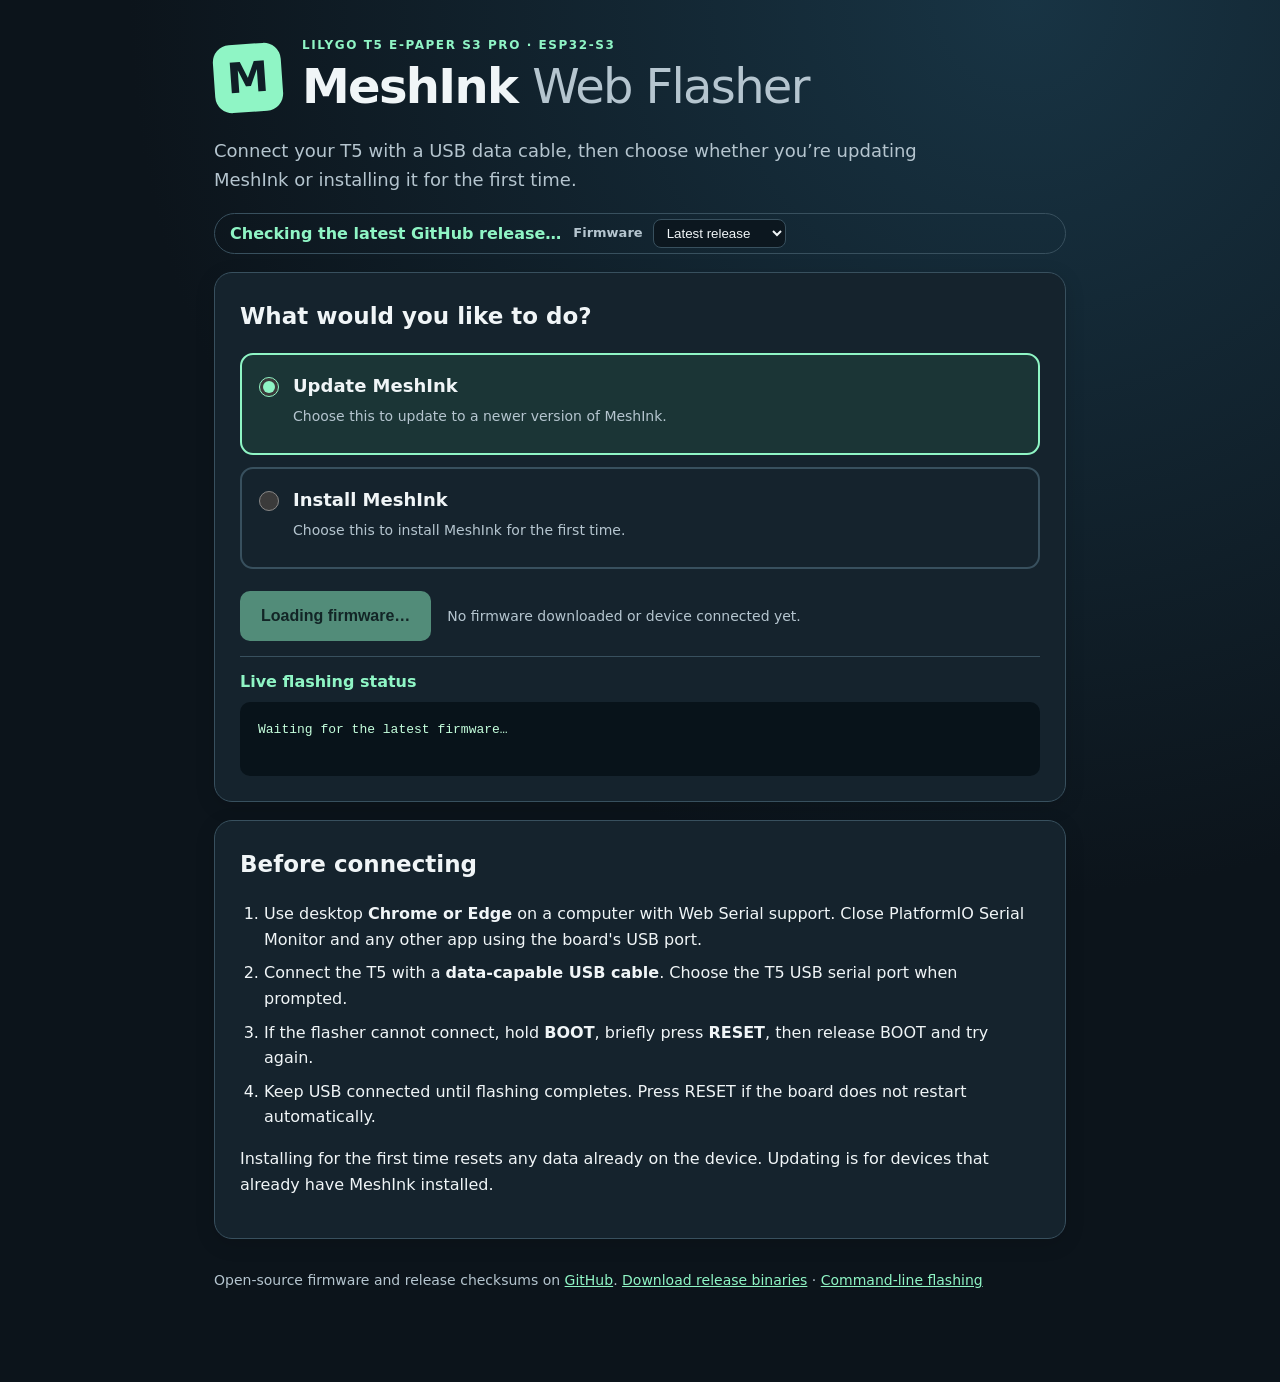
==== web/index.html @ b3ae7b01 "web: streamline custom BIN flash flow" ====
<!doctype html>
<html lang="en">
<head>
  <meta charset="utf-8">
  <meta name="viewport" content="width=device-width, initial-scale=1">
  <meta name="theme-color" content="#101b24">
  <title>MeshInk · Web Flasher</title>
  <link rel="stylesheet" href="./style.css">
  <script type="module" src="./flasher.js"></script>
</head>
<body>
  <main class="shell">
    <header class="brand">
      <div class="brand-icon" aria-hidden="true">M</div>
      <div><p class="eyebrow">LILYGO T5 E-PAPER S3 PRO · ESP32-S3</p><h1>MeshInk <span>Web Flasher</span></h1></div>
    </header>
    <p class="intro">Connect your T5 with a USB data cable, then choose whether you’re updating MeshInk or installing it for the first time.</p>
    <div class="status-line firmware-status">
      <span id="site-status" role="status">Checking the latest GitHub release…</span>
      <label class="source-select-label" for="firmware-source-select">Firmware</label>
      <select id="firmware-source-select" aria-label="Firmware source">
        <option value="release" selected>Latest release</option>
        <option value="custom">Custom BIN file</option>
      </select>
      <input id="custom-file" class="visually-hidden-file" type="file" accept=".bin,application/octet-stream" tabindex="-1" aria-hidden="true">
    </div>
    <section class="panel" aria-labelledby="flash-heading">
      <h2 id="flash-heading">What would you like to do?</h2>
      <div class="choices" role="radiogroup" aria-label="Flashing mode">
        <label class="option" id="update-choice">
          <input type="radio" name="mode" value="update" checked>
          <span><strong>Update MeshInk</strong><small>Choose this to update to a newer version of MeshInk.</small></span>
        </label>
        <label class="option" id="wipe-choice">
          <input type="radio" name="mode" value="wipe">
          <span><strong>Install MeshInk</strong><small>Choose this to install MeshInk for the first time.</small></span>
        </label>
      </div>
      <div class="actions">
        <button id="flash-button" type="button" disabled>Loading firmware…</button>
        <button id="restart-button" type="button" hidden disabled>Restart device</button>
        <span id="flash-detail">No firmware downloaded or device connected yet.</span>
      </div>
      <progress id="progress" max="100" value="0" hidden aria-label="Flashing progress"></progress>
      <p id="progress-label" aria-live="polite"></p>
      <div class="live-status" aria-labelledby="log-heading">
        <h3 id="log-heading">Live flashing status</h3>
        <pre id="log" role="log" aria-live="polite">Waiting for the latest firmware…</pre>
      </div>
    </section>
    <section class="panel" aria-labelledby="prepare-heading">
      <h2 id="prepare-heading">Before connecting</h2>
      <ol>
        <li>Use desktop <strong>Chrome or Edge</strong> on a computer with Web Serial support. Close PlatformIO Serial Monitor and any other app using the board's USB port.</li>
        <li>Connect the T5 with a <strong>data-capable USB cable</strong>. Choose the T5 USB serial port when prompted.</li>
        <li>If the flasher cannot connect, hold <strong>BOOT</strong>, briefly press <strong>RESET</strong>, then release BOOT and try again.</li>
        <li>Keep USB connected until flashing completes. Press RESET if the board does not restart automatically.</li>
      </ol>
      <p>Installing for the first time resets any data already on the device. Updating is for devices that already have MeshInk installed.</p>
    </section>
    <footer>Open-source firmware and release checksums on <a href="https://github.com/samo-nz/mesh-ink" target="_blank" rel="noopener noreferrer">GitHub</a>. <a href="https://github.com/samo-nz/mesh-ink/releases/latest" target="_blank" rel="noopener noreferrer">Download release binaries</a> · <a href="https://github.com/samo-nz/mesh-ink#installing" target="_blank" rel="noopener noreferrer">Command-line flashing</a></footer>
  </main>
</body>
</html>
---- web/style.css ----
:root{color-scheme:dark;--bg:#0c141b;--panel:#15232d;--line:#38505e;--ink:#f0f5f7;--muted:#b5c5cf;--accent:#8ff5c5;--warn:#ffbd91;--focus:#aad9ff}*{box-sizing:border-box}body{margin:0;background:radial-gradient(circle at 80% 0,#183444 0,var(--bg) 52%);color:var(--ink);font:16px/1.6 system-ui,-apple-system,BlinkMacSystemFont,"Segoe UI",sans-serif}.shell{max-width:900px;margin:auto;padding:36px 24px 60px}.brand{display:flex;align-items:center;gap:20px}.brand-icon{display:grid;place-items:center;width:68px;height:68px;flex:none;border-radius:17px;color:#101e27;background:var(--accent);font-size:42px;font-weight:900;transform:rotate(-4deg)}h1{font-size:clamp(30px,5vw,48px);letter-spacing:-.035em;line-height:1.13;margin:4px 0 6px}h1 span{font-weight:400;color:var(--muted)}.eyebrow{margin:0;color:var(--accent);letter-spacing:.13em;font-size:12px;font-weight:800}.intro{font-size:18px;color:var(--muted);max-width:760px}.status-line{display:inline-block;border:1px solid var(--line);border-radius:50px;padding:5px 15px;color:var(--accent);font-weight:650;margin-bottom:12px}.panel{background:var(--panel);border:1px solid var(--line);border-radius:18px;padding:25px;margin:18px 0;box-shadow:0 5px 20px #0002}h2{margin:0 0 18px;font-size:23px}.choices{display:grid;gap:12px}.option{display:flex;gap:14px;align-items:flex-start;border:2px solid var(--line);border-radius:13px;padding:17px;cursor:pointer;min-height:102px}.option:has(input:checked){border-color:var(--accent);background:#1b3536}.option.destructive:has(input:checked){border-color:var(--warn);background:#3a2b26}.option input{accent-color:var(--accent);width:20px;height:20px;margin:5px 0 0;flex:none}.option span{display:block}.option strong{font-size:18px}.option small{display:block;font-size:14px;color:var(--muted);margin-top:5px;line-height:1.55}code{border-radius:4px;background:#0005;padding:1px 5px;color:#d9e8ef}.wipe-confirm{margin:14px 0;padding:15px 18px;border:1px solid var(--warn);border-radius:11px}.wipe-confirm[hidden],progress[hidden]{display:none}.wipe-confirm input{font:inherit;letter-spacing:.1em;background:#071017;color:var(--ink);border:1px solid var(--line);border-radius:8px;padding:8px;margin-left:8px;width:125px}.warning{color:var(--warn);margin:8px 0 0}.actions{display:flex;gap:16px;align-items:center;margin-top:22px;flex-wrap:wrap}button{appearance:none;border:none;border-radius:10px;background:var(--accent);color:#112820;padding:13px 21px;font:700 16px/1.2 inherit;cursor:pointer;min-height:50px;font-weight:800;font-size:16px}button:hover:not(:disabled){filter:brightness(1.08)}button:disabled{opacity:.5;cursor:not-allowed}button.wipe{background:var(--warn);color:#382011}#flash-detail{font-size:14px;color:var(--muted)}progress{margin-top:18px;width:100%;height:16px;accent-color:var(--accent)}#progress-label{margin:5px 0;color:var(--muted)}ol{padding-left:24px}li{margin:8px 0}a{color:var(--accent)}pre{margin:0;white-space:pre-wrap;overflow-wrap:anywhere;border-radius:10px;background:#08131a;color:#c5ffdd;font:13px/1.55 ui-monospace,Consolas,monospace;padding:18px;max-height:265px;overflow:auto}footer{font-size:14px;color:var(--muted);margin:30px 0}button:focus-visible,input:focus-visible,a:focus-visible{outline:3px solid var(--focus);outline-offset:3px}@media(max-width:560px){.shell{padding:20px 14px 44px}.panel{padding:18px}.brand{gap:12px}.brand-icon{width:54px;height:54px;font-size:34px}.wipe-confirm input{display:block;margin:8px 0}}
/* Keep live activity visible beside the flash action instead of below setup instructions. */
.live-status{margin-top:15px;border-top:1px solid var(--line);padding-top:12px}
.live-status h3{font-size:16px;margin:0 0 8px;color:var(--accent)}
.live-status pre{max-height:185px;min-height:74px}
button[hidden]{display:none}
#restart-button{background:transparent;color:var(--accent);border:1px solid var(--accent)}

.firmware-status{display:flex;align-items:center;gap:10px;flex-wrap:wrap}
.source-select-label{color:var(--muted);font-size:13px;font-weight:700;margin-left:2px}
#firmware-source-select{appearance:auto;background:#0c171f;color:var(--ink);border:1px solid var(--line);border-radius:8px;padding:5px 9px;font:650 13px/1.2 inherit;cursor:pointer}
#firmware-source-select:focus-visible{outline:3px solid var(--focus);outline-offset:2px}
.visually-hidden-file{position:fixed;left:-9999px;width:1px;height:1px;opacity:0;pointer-events:none}
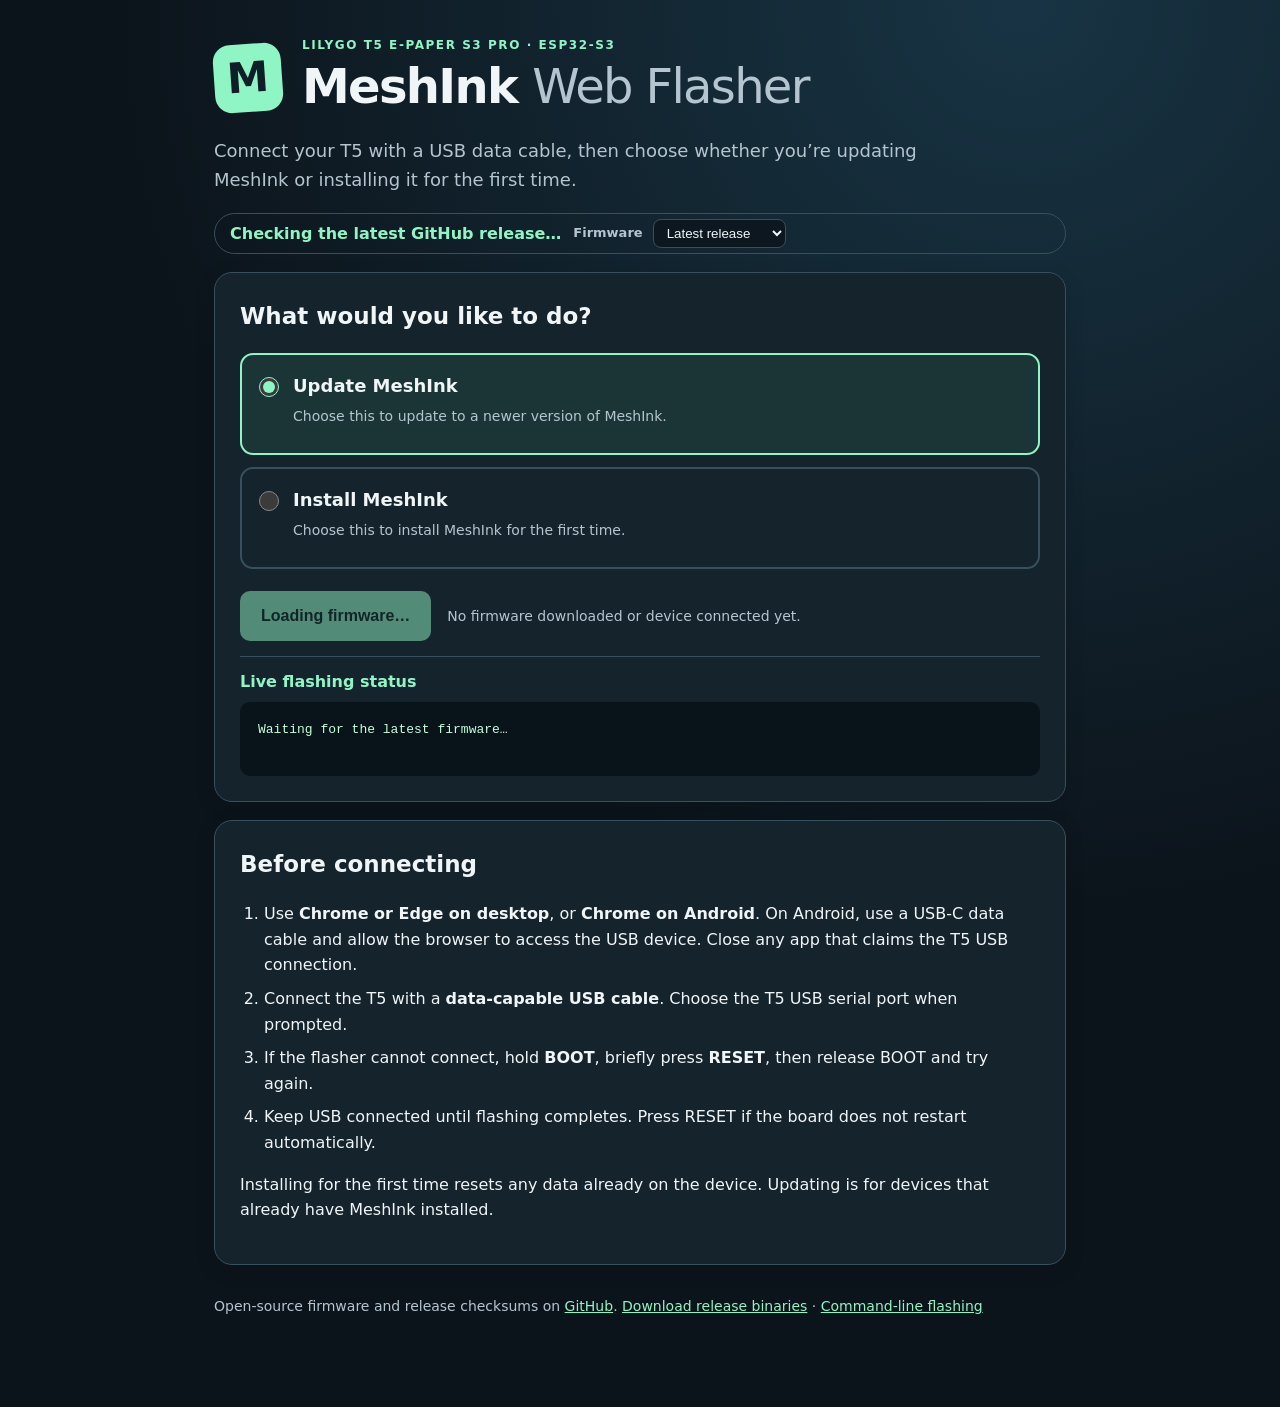
==== commit 09807fef: "web: add Android WebUSB serial fallback" ====
--- a/web/index.html
+++ b/web/index.html
@@ -22,7 +22,7 @@
         <option value="release" selected>Latest release</option>
         <option value="custom">Custom BIN file</option>
       </select>
-      <input id="custom-file" class="visually-hidden-file" type="file" accept=".bin,application/octet-stream" tabindex="-1" aria-hidden="true">
+      <input id="custom-file" class="hidden-file-input" type="file" accept=".bin,application/octet-stream" tabindex="-1" aria-hidden="true">
     </div>
     <section class="panel" aria-labelledby="flash-heading">
       <h2 id="flash-heading">What would you like to do?</h2>
@@ -51,7 +51,7 @@
     <section class="panel" aria-labelledby="prepare-heading">
       <h2 id="prepare-heading">Before connecting</h2>
       <ol>
-        <li>Use desktop <strong>Chrome or Edge</strong> on a computer with Web Serial support. Close PlatformIO Serial Monitor and any other app using the board's USB port.</li>
+        <li>Use <strong>Chrome or Edge on desktop</strong>, or <strong>Chrome on Android</strong>. On Android, use a USB-C data cable and allow the browser to access the USB device. Close any app that claims the T5 USB connection.</li>
         <li>Connect the T5 with a <strong>data-capable USB cable</strong>. Choose the T5 USB serial port when prompted.</li>
         <li>If the flasher cannot connect, hold <strong>BOOT</strong>, briefly press <strong>RESET</strong>, then release BOOT and try again.</li>
         <li>Keep USB connected until flashing completes. Press RESET if the board does not restart automatically.</li>
--- a/web/style.css
+++ b/web/style.css
@@ -10,4 +10,4 @@
 .source-select-label{color:var(--muted);font-size:13px;font-weight:700;margin-left:2px}
 #firmware-source-select{appearance:auto;background:#0c171f;color:var(--ink);border:1px solid var(--line);border-radius:8px;padding:5px 9px;font:650 13px/1.2 inherit;cursor:pointer}
 #firmware-source-select:focus-visible{outline:3px solid var(--focus);outline-offset:2px}
-.visually-hidden-file{position:fixed;left:-9999px;width:1px;height:1px;opacity:0;pointer-events:none}
+.hidden-file-input{position:fixed;left:-10000px;top:auto;width:1px;height:1px;opacity:0;pointer-events:none}
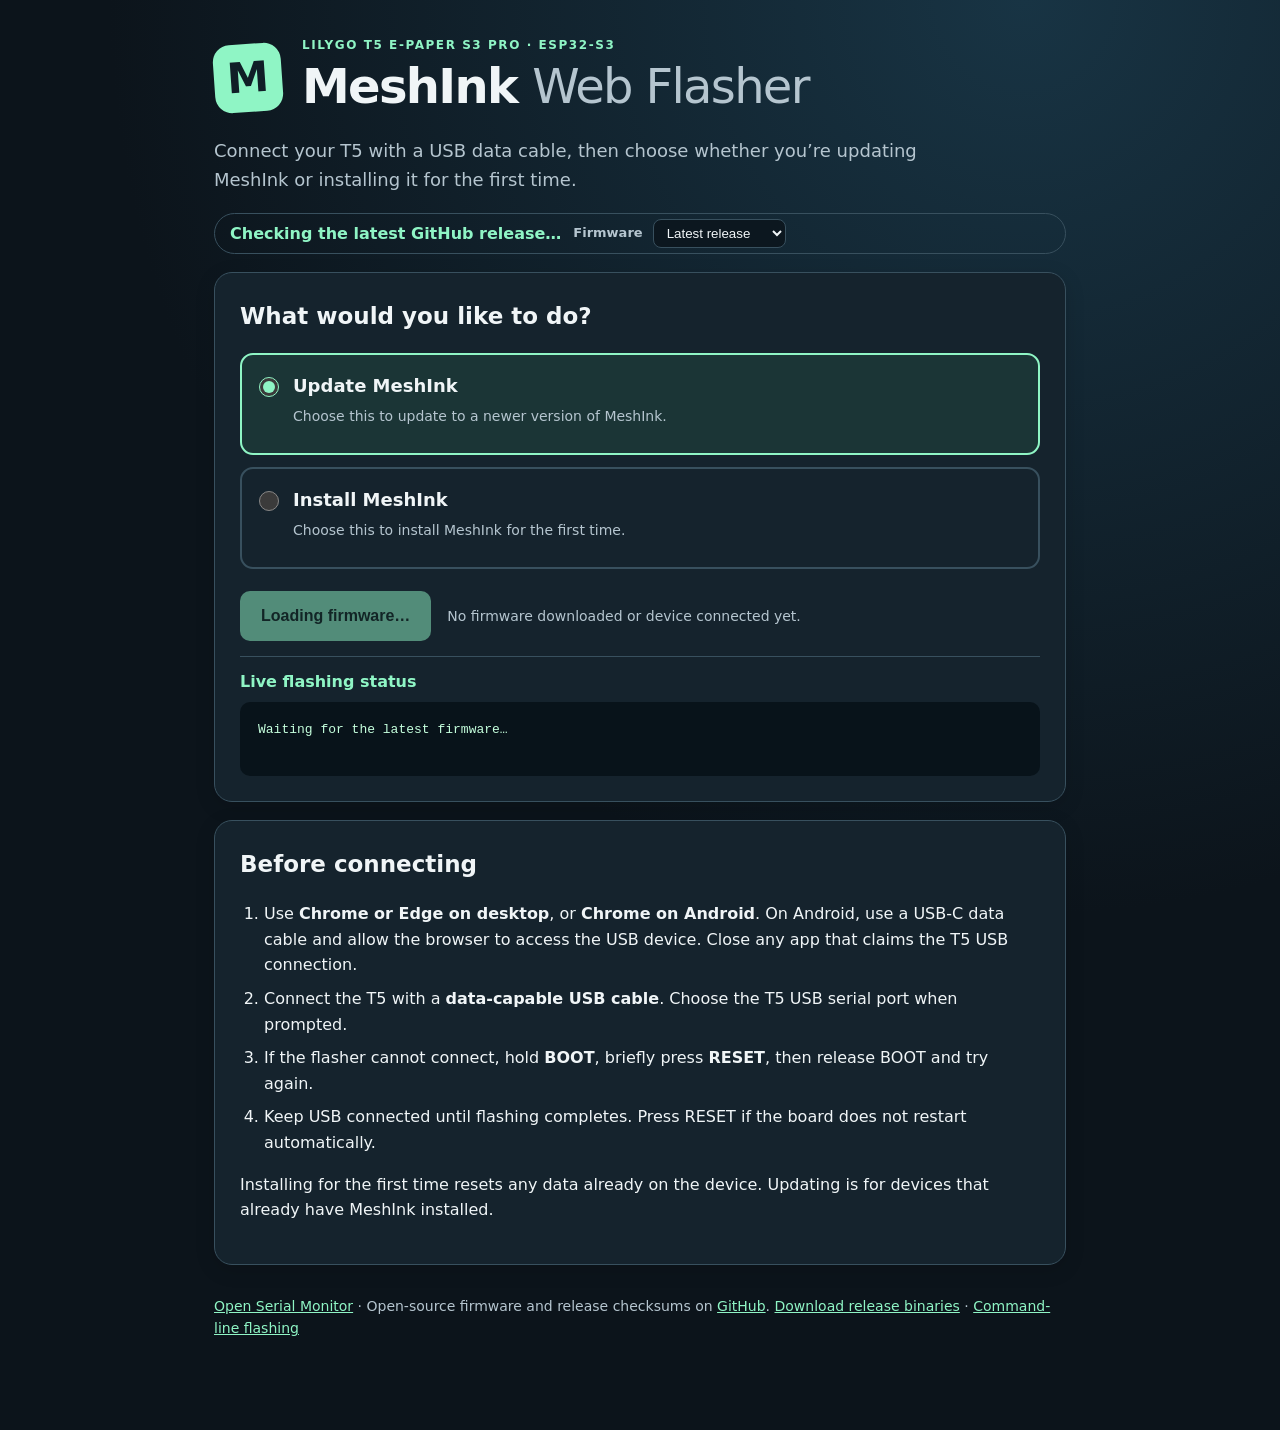
==== commit c500fd68: "web: link serial monitor from flasher" ====
--- a/web/index.html
+++ b/web/index.html
@@ -58,7 +58,7 @@
       </ol>
       <p>Installing for the first time resets any data already on the device. Updating is for devices that already have MeshInk installed.</p>
     </section>
-    <footer>Open-source firmware and release checksums on <a href="https://github.com/samo-nz/mesh-ink" target="_blank" rel="noopener noreferrer">GitHub</a>. <a href="https://github.com/samo-nz/mesh-ink/releases/latest" target="_blank" rel="noopener noreferrer">Download release binaries</a> · <a href="https://github.com/samo-nz/mesh-ink#installing" target="_blank" rel="noopener noreferrer">Command-line flashing</a></footer>
+    <footer><a href="./serial.html">Open Serial Monitor</a> · Open-source firmware and release checksums on <a href="https://github.com/samo-nz/mesh-ink" target="_blank" rel="noopener noreferrer">GitHub</a>. <a href="https://github.com/samo-nz/mesh-ink/releases/latest" target="_blank" rel="noopener noreferrer">Download release binaries</a> · <a href="https://github.com/samo-nz/mesh-ink#installing" target="_blank" rel="noopener noreferrer">Command-line flashing</a></footer>
   </main>
 </body>
 </html>
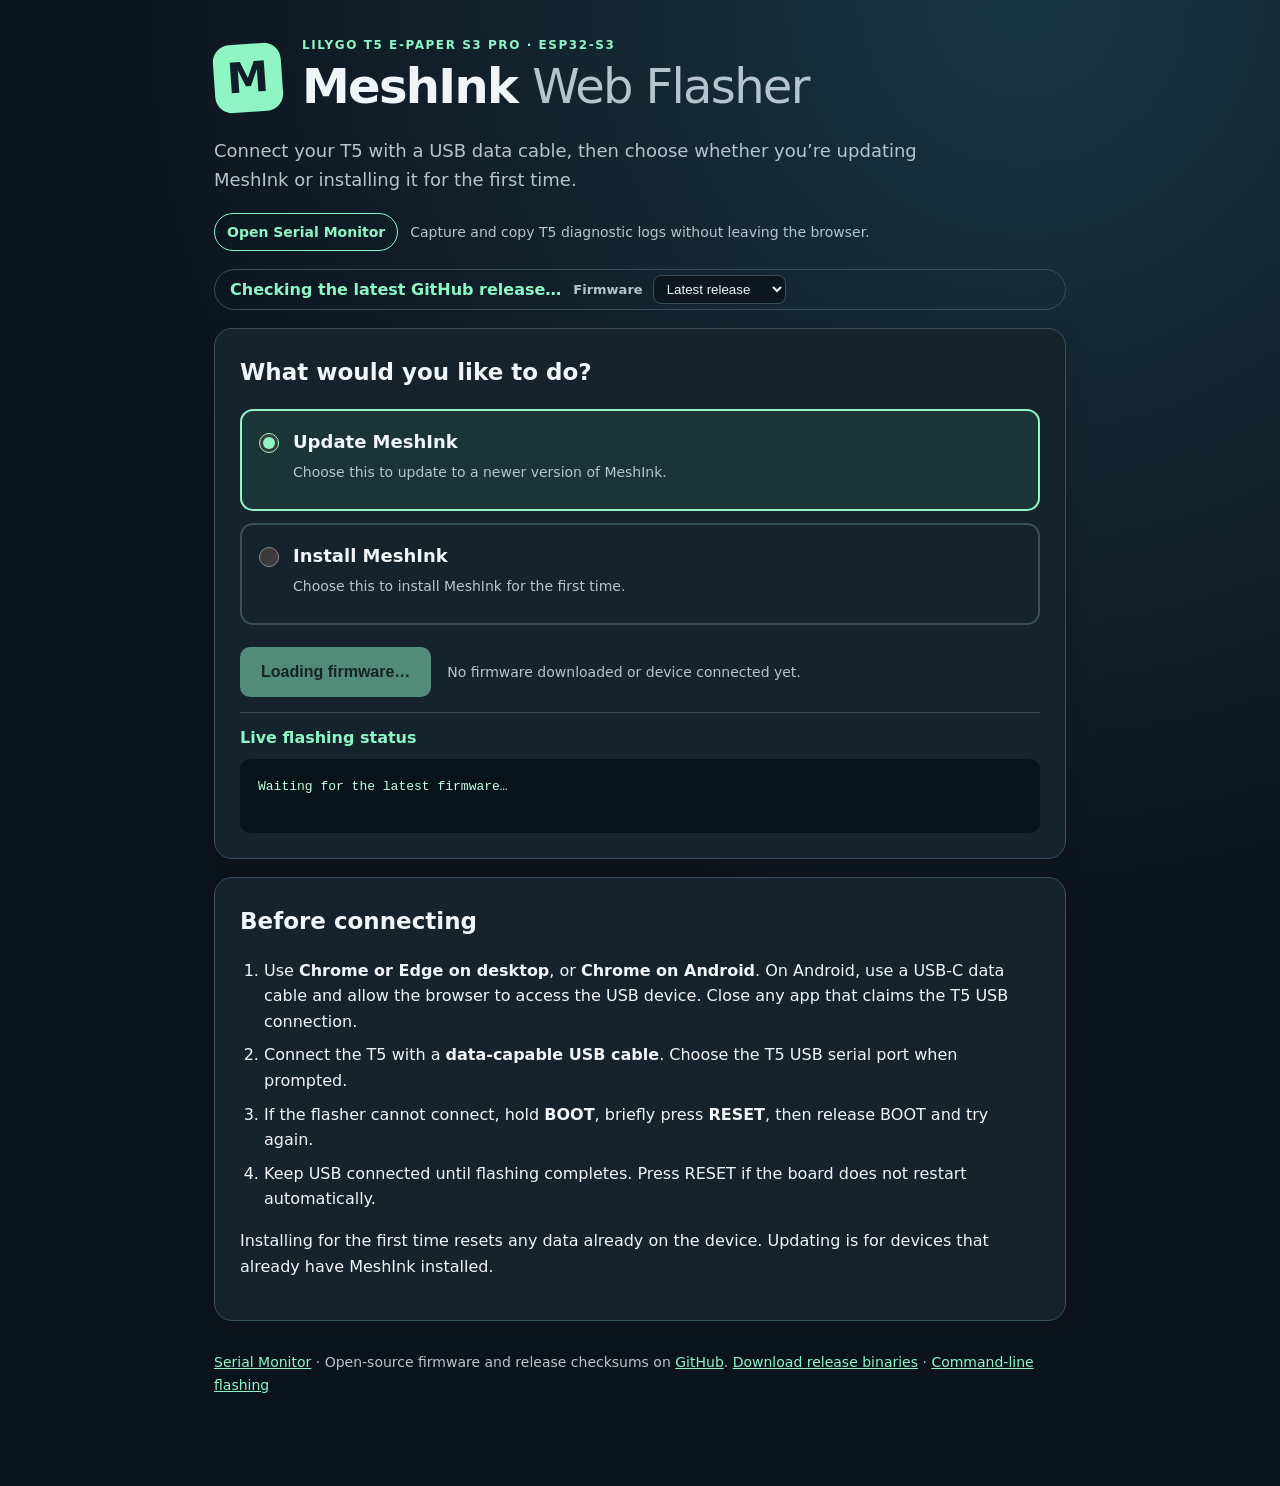
==== commit 7210de6d: "web: add reconnectable serial monitor" ====
--- a/web/index.html
+++ b/web/index.html
@@ -15,6 +15,7 @@
       <div><p class="eyebrow">LILYGO T5 E-PAPER S3 PRO · ESP32-S3</p><h1>MeshInk <span>Web Flasher</span></h1></div>
     </header>
     <p class="intro">Connect your T5 with a USB data cable, then choose whether you’re updating MeshInk or installing it for the first time.</p>
+    <p class="tool-links"><a class="tool-link" href="./serial.html">Open Serial Monitor</a> <span>Capture and copy T5 diagnostic logs without leaving the browser.</span></p>
     <div class="status-line firmware-status">
       <span id="site-status" role="status">Checking the latest GitHub release…</span>
       <label class="source-select-label" for="firmware-source-select">Firmware</label>
@@ -58,7 +59,7 @@
       </ol>
       <p>Installing for the first time resets any data already on the device. Updating is for devices that already have MeshInk installed.</p>
     </section>
-    <footer><a href="./serial.html">Open Serial Monitor</a> · Open-source firmware and release checksums on <a href="https://github.com/samo-nz/mesh-ink" target="_blank" rel="noopener noreferrer">GitHub</a>. <a href="https://github.com/samo-nz/mesh-ink/releases/latest" target="_blank" rel="noopener noreferrer">Download release binaries</a> · <a href="https://github.com/samo-nz/mesh-ink#installing" target="_blank" rel="noopener noreferrer">Command-line flashing</a></footer>
+    <footer><a href="./serial.html">Serial Monitor</a> · Open-source firmware and release checksums on <a href="https://github.com/samo-nz/mesh-ink" target="_blank" rel="noopener noreferrer">GitHub</a>. <a href="https://github.com/samo-nz/mesh-ink/releases/latest" target="_blank" rel="noopener noreferrer">Download release binaries</a> · <a href="https://github.com/samo-nz/mesh-ink#installing" target="_blank" rel="noopener noreferrer">Command-line flashing</a></footer>
   </main>
 </body>
 </html>
--- a/web/style.css
+++ b/web/style.css
@@ -11,3 +11,20 @@
 #firmware-source-select{appearance:auto;background:#0c171f;color:var(--ink);border:1px solid var(--line);border-radius:8px;padding:5px 9px;font:650 13px/1.2 inherit;cursor:pointer}
 #firmware-source-select:focus-visible{outline:3px solid var(--focus);outline-offset:2px}
 .hidden-file-input{position:fixed;left:-10000px;top:auto;width:1px;height:1px;opacity:0;pointer-events:none}
+
+
+/* Web flasher -> standalone serial monitor */
+.tool-links{display:flex;align-items:center;gap:12px;flex-wrap:wrap;margin:12px 0 18px;color:var(--muted);font-size:14px}
+.tool-link{display:inline-flex;align-items:center;border:1px solid var(--accent);border-radius:999px;padding:7px 12px;text-decoration:none;font-weight:800}
+.serial-toolbar,.serial-log-actions{display:flex;align-items:center;gap:10px;flex-wrap:wrap}
+.serial-toolbar label{color:var(--muted);font-weight:700}
+.serial-toolbar select{appearance:auto;background:#0c171f;color:var(--ink);border:1px solid var(--line);border-radius:8px;padding:9px 11px;font:650 14px/1.2 inherit}
+.secondary-button{background:transparent;color:var(--accent);border:1px solid var(--accent)}
+.serial-status{min-height:1.6em;margin:14px 0;color:var(--muted);font-weight:650}
+.serial-status[data-kind="ok"]{color:var(--accent)}
+.serial-status[data-kind="warn"],.serial-status[data-kind="error"]{color:var(--warn)}
+.serial-log-actions{margin:12px 0}
+.serial-autoscroll{display:inline-flex;align-items:center;gap:7px;color:var(--muted);font-size:14px}
+.serial-autoscroll input{width:18px;height:18px;accent-color:var(--accent)}
+.serial-monitor-log{min-height:360px;max-height:62vh;white-space:pre-wrap;overflow-wrap:anywhere}
+@media(max-width:560px){.serial-toolbar button,.serial-log-actions button{flex:1 1 42%}.serial-monitor-log{min-height:320px;max-height:56vh}}
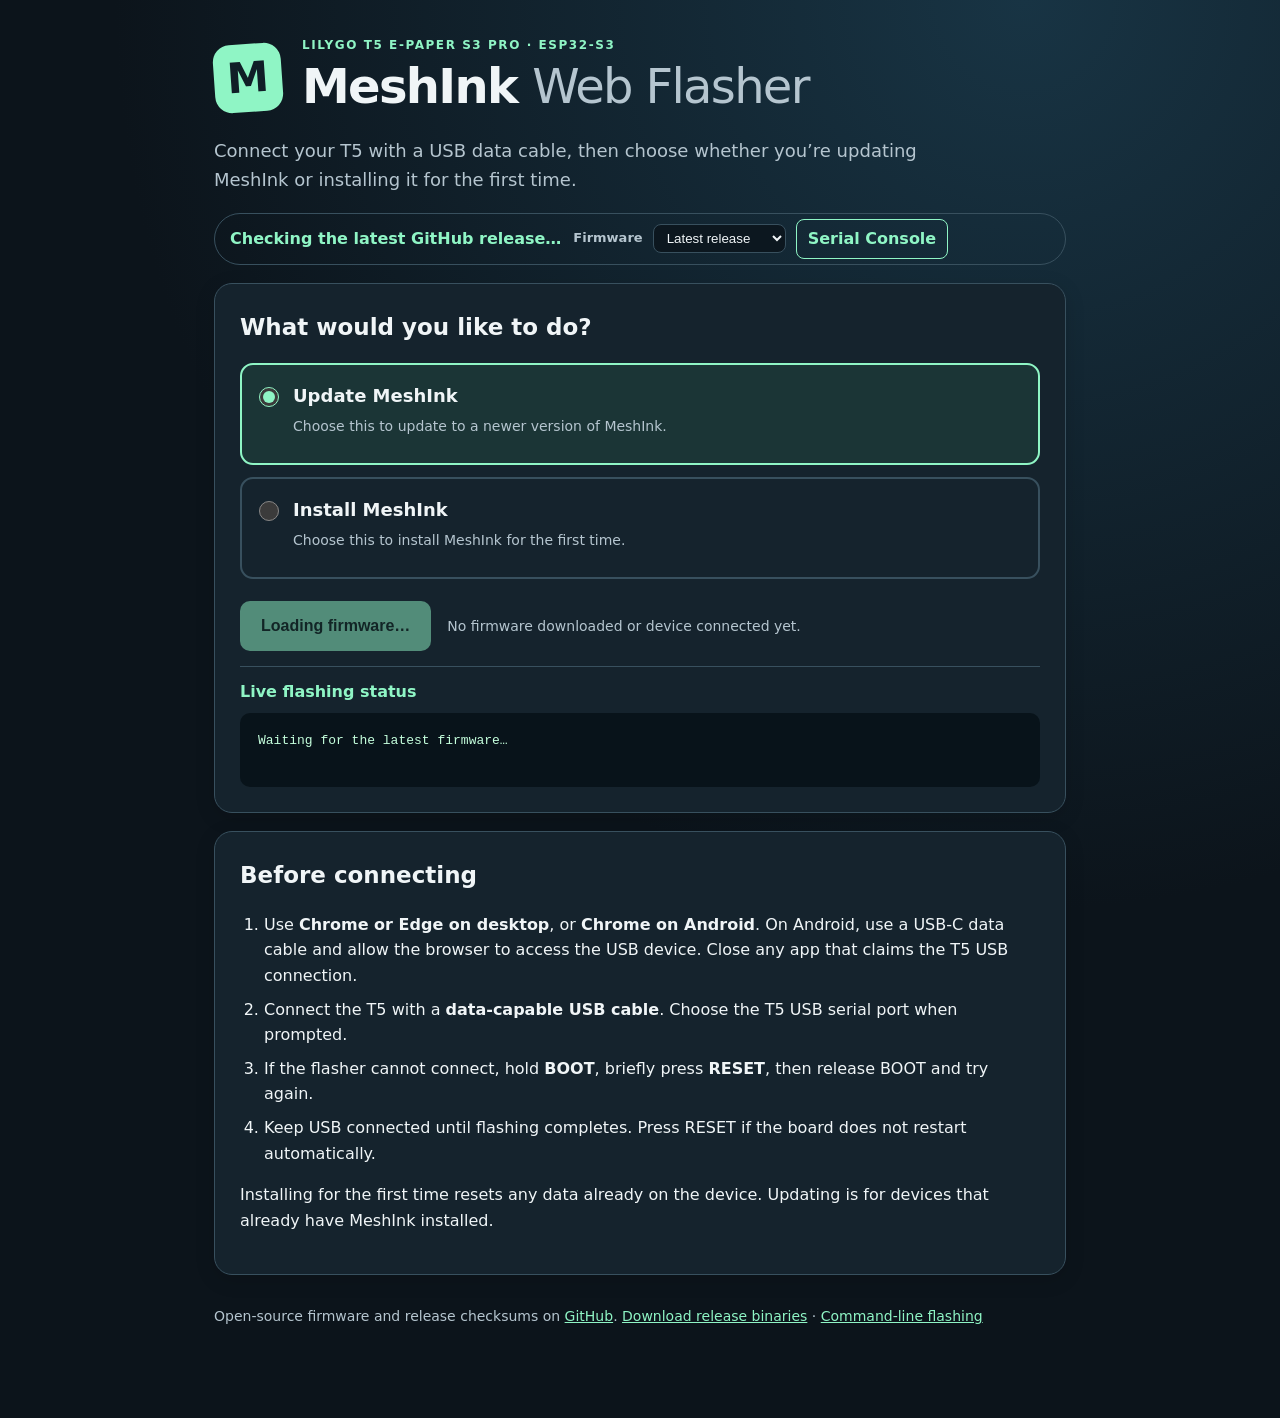
==== commit 8a2ac09b: "web: refine Android serial console" ====
--- a/web/index.html
+++ b/web/index.html
@@ -15,7 +15,6 @@
       <div><p class="eyebrow">LILYGO T5 E-PAPER S3 PRO · ESP32-S3</p><h1>MeshInk <span>Web Flasher</span></h1></div>
     </header>
     <p class="intro">Connect your T5 with a USB data cable, then choose whether you’re updating MeshInk or installing it for the first time.</p>
-    <p class="tool-links"><a class="tool-link" href="./serial.html">Open Serial Monitor</a> <span>Capture and copy T5 diagnostic logs without leaving the browser.</span></p>
     <div class="status-line firmware-status">
       <span id="site-status" role="status">Checking the latest GitHub release…</span>
       <label class="source-select-label" for="firmware-source-select">Firmware</label>
@@ -24,6 +23,7 @@
         <option value="custom">Custom BIN file</option>
       </select>
       <input id="custom-file" class="hidden-file-input" type="file" accept=".bin,application/octet-stream" tabindex="-1" aria-hidden="true">
+      <a class="serial-console-button" href="./serial.html">Serial Console</a>
     </div>
     <section class="panel" aria-labelledby="flash-heading">
       <h2 id="flash-heading">What would you like to do?</h2>
@@ -59,7 +59,7 @@
       </ol>
       <p>Installing for the first time resets any data already on the device. Updating is for devices that already have MeshInk installed.</p>
     </section>
-    <footer><a href="./serial.html">Serial Monitor</a> · Open-source firmware and release checksums on <a href="https://github.com/samo-nz/mesh-ink" target="_blank" rel="noopener noreferrer">GitHub</a>. <a href="https://github.com/samo-nz/mesh-ink/releases/latest" target="_blank" rel="noopener noreferrer">Download release binaries</a> · <a href="https://github.com/samo-nz/mesh-ink#installing" target="_blank" rel="noopener noreferrer">Command-line flashing</a></footer>
+    <footer>Open-source firmware and release checksums on <a href="https://github.com/samo-nz/mesh-ink" target="_blank" rel="noopener noreferrer">GitHub</a>. <a href="https://github.com/samo-nz/mesh-ink/releases/latest" target="_blank" rel="noopener noreferrer">Download release binaries</a> · <a href="https://github.com/samo-nz/mesh-ink#installing" target="_blank" rel="noopener noreferrer">Command-line flashing</a></footer>
   </main>
 </body>
 </html>
--- a/web/style.css
+++ b/web/style.css
@@ -1,4 +1,4 @@
-:root{color-scheme:dark;--bg:#0c141b;--panel:#15232d;--line:#38505e;--ink:#f0f5f7;--muted:#b5c5cf;--accent:#8ff5c5;--warn:#ffbd91;--focus:#aad9ff}*{box-sizing:border-box}body{margin:0;background:radial-gradient(circle at 80% 0,#183444 0,var(--bg) 52%);color:var(--ink);font:16px/1.6 system-ui,-apple-system,BlinkMacSystemFont,"Segoe UI",sans-serif}.shell{max-width:900px;margin:auto;padding:36px 24px 60px}.brand{display:flex;align-items:center;gap:20px}.brand-icon{display:grid;place-items:center;width:68px;height:68px;flex:none;border-radius:17px;color:#101e27;background:var(--accent);font-size:42px;font-weight:900;transform:rotate(-4deg)}h1{font-size:clamp(30px,5vw,48px);letter-spacing:-.035em;line-height:1.13;margin:4px 0 6px}h1 span{font-weight:400;color:var(--muted)}.eyebrow{margin:0;color:var(--accent);letter-spacing:.13em;font-size:12px;font-weight:800}.intro{font-size:18px;color:var(--muted);max-width:760px}.status-line{display:inline-block;border:1px solid var(--line);border-radius:50px;padding:5px 15px;color:var(--accent);font-weight:650;margin-bottom:12px}.panel{background:var(--panel);border:1px solid var(--line);border-radius:18px;padding:25px;margin:18px 0;box-shadow:0 5px 20px #0002}h2{margin:0 0 18px;font-size:23px}.choices{display:grid;gap:12px}.option{display:flex;gap:14px;align-items:flex-start;border:2px solid var(--line);border-radius:13px;padding:17px;cursor:pointer;min-height:102px}.option:has(input:checked){border-color:var(--accent);background:#1b3536}.option.destructive:has(input:checked){border-color:var(--warn);background:#3a2b26}.option input{accent-color:var(--accent);width:20px;height:20px;margin:5px 0 0;flex:none}.option span{display:block}.option strong{font-size:18px}.option small{display:block;font-size:14px;color:var(--muted);margin-top:5px;line-height:1.55}code{border-radius:4px;background:#0005;padding:1px 5px;color:#d9e8ef}.wipe-confirm{margin:14px 0;padding:15px 18px;border:1px solid var(--warn);border-radius:11px}.wipe-confirm[hidden],progress[hidden]{display:none}.wipe-confirm input{font:inherit;letter-spacing:.1em;background:#071017;color:var(--ink);border:1px solid var(--line);border-radius:8px;padding:8px;margin-left:8px;width:125px}.warning{color:var(--warn);margin:8px 0 0}.actions{display:flex;gap:16px;align-items:center;margin-top:22px;flex-wrap:wrap}button{appearance:none;border:none;border-radius:10px;background:var(--accent);color:#112820;padding:13px 21px;font:700 16px/1.2 inherit;cursor:pointer;min-height:50px;font-weight:800;font-size:16px}button:hover:not(:disabled){filter:brightness(1.08)}button:disabled{opacity:.5;cursor:not-allowed}button.wipe{background:var(--warn);color:#382011}#flash-detail{font-size:14px;color:var(--muted)}progress{margin-top:18px;width:100%;height:16px;accent-color:var(--accent)}#progress-label{margin:5px 0;color:var(--muted)}ol{padding-left:24px}li{margin:8px 0}a{color:var(--accent)}pre{margin:0;white-space:pre-wrap;overflow-wrap:anywhere;border-radius:10px;background:#08131a;color:#c5ffdd;font:13px/1.55 ui-monospace,Consolas,monospace;padding:18px;max-height:265px;overflow:auto}footer{font-size:14px;color:var(--muted);margin:30px 0}button:focus-visible,input:focus-visible,a:focus-visible{outline:3px solid var(--focus);outline-offset:3px}@media(max-width:560px){.shell{padding:20px 14px 44px}.panel{padding:18px}.brand{gap:12px}.brand-icon{width:54px;height:54px;font-size:34px}.wipe-confirm input{display:block;margin:8px 0}}
+:root{color-scheme:dark;--bg:#0c141b;--panel:#15232d;--line:#38505e;--ink:#f0f5f7;--muted:#b5c5cf;--accent:#8ff5c5;--warn:#ffbd91;--focus:#aad9ff}*{box-sizing:border-box}body{margin:0;background:radial-gradient(circle at 80% 0,#183444 0,var(--bg) 52%);color:var(--ink);font:16px/1.6 system-ui,-apple-system,BlinkMacSystemFont,"Segoe UI",sans-serif}.shell{max-width:900px;margin:auto;padding:36px 24px 60px}.brand{display:flex;align-items:center;gap:20px}.brand-icon{display:grid;place-items:center;width:68px;height:68px;flex:none;border-radius:17px;color:#101e27;background:var(--accent);font-size:42px;font-weight:900;transform:rotate(-4deg)}h1{font-size:clamp(30px,5vw,48px);letter-spacing:-.035em;line-height:1.13;margin:4px 0 6px}h1 span{font-weight:400;color:var(--muted)}.eyebrow{margin:0;color:var(--accent);letter-spacing:.13em;font-size:12px;font-weight:800}.intro{font-size:18px;color:var(--muted);max-width:760px}.status-line{display:inline-block;border:1px solid var(--line);border-radius:50px;padding:5px 15px;color:var(--accent);font-weight:650;margin-bottom:12px}.panel{background:var(--panel);border:1px solid var(--line);border-radius:18px;padding:25px;margin:18px 0;box-shadow:0 5px 20px #0002}h2{margin:0 0 18px;font-size:23px}.choices{display:grid;gap:12px}.option{display:flex;gap:14px;align-items:flex-start;border:2px solid var(--line);border-radius:13px;padding:17px;cursor:pointer;min-height:102px}.option:has(input:checked){border-color:var(--accent);background:#1b3536}.option.destructive:has(input:checked){border-color:var(--warn);background:#3a2b26}.option input{accent-color:var(--accent);width:20px;height:20px;margin:5px 0 0;flex:none}.option span{display:block}.option strong{font-size:18px}.option small{display:block;font-size:14px;color:var(--muted);margin-top:5px;line-height:1.55}code{border-radius:4px;background:#0005;padding:1px 5px;color:#d9e8ef}.wipe-confirm{margin:14px 0;padding:15px 18px;border:1px solid var(--warn);border-radius:11px}.wipe-confirm[hidden],progress[hidden]{display:none}.wipe-confirm input{font:inherit;letter-spacing:.1em;background:#071017;color:var(--ink);border:1px solid var(--line);border-radius:8px;padding:8px;margin-left:8px;width:125px}.warning{color:var(--warn);margin:8px 0 0}.actions{display:flex;gap:16px;align-items:center;margin-top:22px;flex-wrap:wrap}button{appearance:none;border:none;border-radius:10px;background:var(--accent);color:#112820;padding:13px 21px;font:700 16px/1.2 inherit;cursor:pointer;min-height:50px;font-weight:800;font-size:16px}button:hover:not(:disabled){filter:brightness(1.08)}button:disabled{opacity:.5;cursor:not-allowed}button.wipe{background:var(--warn);color:#382011}#flash-detail{font-size:14px;color:var(--muted)}progress{margin-top:18px;width:100%;height:16px;accent-color:var(--accent)}#progress-label{margin:5px 0;color:var(--muted)}ol{padding-left:24px}li{margin:8px 0}a{color:var(--accent)}pre{margin:0;white-space:pre-wrap;overflow-wrap:anywhere;border-radius:10px;background:#08131a;color:#c5ffdd;font:13px/1.55 ui-monospace,Consolas,monospace;padding:18px;max-height:265px;overflow:auto}footer{font-size:14px;color:var(--muted);margin:30px 0}button:focus-visible,input:focus-visible,select:focus-visible,a:focus-visible{outline:3px solid var(--focus);outline-offset:3px}@media(max-width:560px){.shell{padding:20px 14px 44px}.panel{padding:18px}.brand{gap:12px}.brand-icon{width:54px;height:54px;font-size:34px}.wipe-confirm input{display:block;margin:8px 0}}
 /* Keep live activity visible beside the flash action instead of below setup instructions. */
 .live-status{margin-top:15px;border-top:1px solid var(--line);padding-top:12px}
 .live-status h3{font-size:16px;margin:0 0 8px;color:var(--accent)}
@@ -13,9 +13,8 @@
 .hidden-file-input{position:fixed;left:-10000px;top:auto;width:1px;height:1px;opacity:0;pointer-events:none}
 
 
-/* Web flasher -> standalone serial monitor */
-.tool-links{display:flex;align-items:center;gap:12px;flex-wrap:wrap;margin:12px 0 18px;color:var(--muted);font-size:14px}
-.tool-link{display:inline-flex;align-items:center;border:1px solid var(--accent);border-radius:999px;padding:7px 12px;text-decoration:none;font-weight:800}
+/* Web flasher -> standalone serial console */
+.serial-console-button{display:inline-flex;align-items:center;justify-content:center;border:1px solid var(--accent);border-radius:8px;padding:6px 11px;text-decoration:none;font:800 13px/1.2 inherit;min-height:32px;white-space:nowrap}
 .serial-toolbar,.serial-log-actions{display:flex;align-items:center;gap:10px;flex-wrap:wrap}
 .serial-toolbar label{color:var(--muted);font-weight:700}
 .serial-toolbar select{appearance:auto;background:#0c171f;color:var(--ink);border:1px solid var(--line);border-radius:8px;padding:9px 11px;font:650 14px/1.2 inherit}
